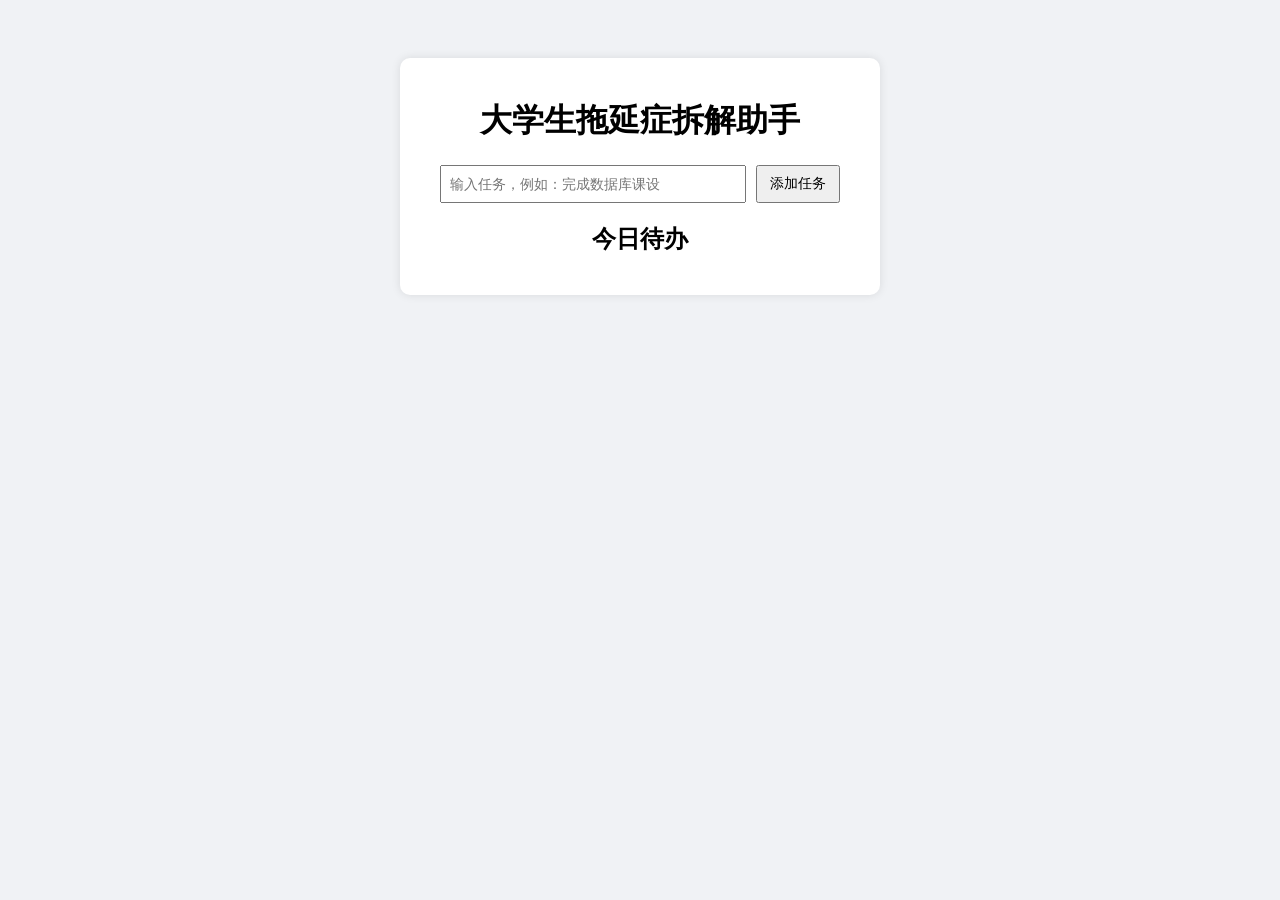
==== index.html @ 09a6fc92 "初始化项目结构" ====
<!DOCTYPE html>
<html lang="zh-CN">
<head>
    <meta charset="UTF-8">
    <title>拖延症拆解助手</title>
    <link rel="stylesheet" href="style.css">
</head>
<body>
    <div class="container">
        <h1>大学生拖延症拆解助手</h1>
        
        <!-- 输入任务 -->
        <div class="input-section">
            <input type="text" id="taskInput" placeholder="输入任务，例如：完成数据库课设">
            <button id="addTaskBtn">添加任务</button>
        </div>

        <!-- 待办列表 -->
        <div class="task-list-section">
            <h2>今日待办</h2>
            <ul id="taskList"></ul>
        </div>
    </div>

    <script src="script.js"></script>
</body>
</html>
---- style.css ----
body {
    font-family: Arial, sans-serif;
    background-color: #f0f2f5;
    display: flex;
    justify-content: center;
    padding-top: 50px;
}

.container {
    background-color: white;
    padding: 20px 40px;
    border-radius: 10px;
    box-shadow: 0 0 10px rgba(0,0,0,0.1);
    width: 400px;
}

h1, h2 {
    text-align: center;
}

.input-section {
    display: flex;
    justify-content: space-between;
    margin-bottom: 20px;
}

#taskInput {
    flex: 1;
    padding: 8px;
    font-size: 14px;
}

#addTaskBtn {
    padding: 8px 12px;
    margin-left: 10px;
    font-size: 14px;
    cursor: pointer;
}

.task-list-section ul {
    list-style: none;
    padding: 0;
}

.task-list-section li {
    padding: 8px;
    margin-bottom: 5px;
    background-color: #e2f0ff;
    border-radius: 5px;
    display: flex;
    justify-content: space-between;
    align-items: center;
}

.complete-btn {
    cursor: pointer;
    color: green;
}
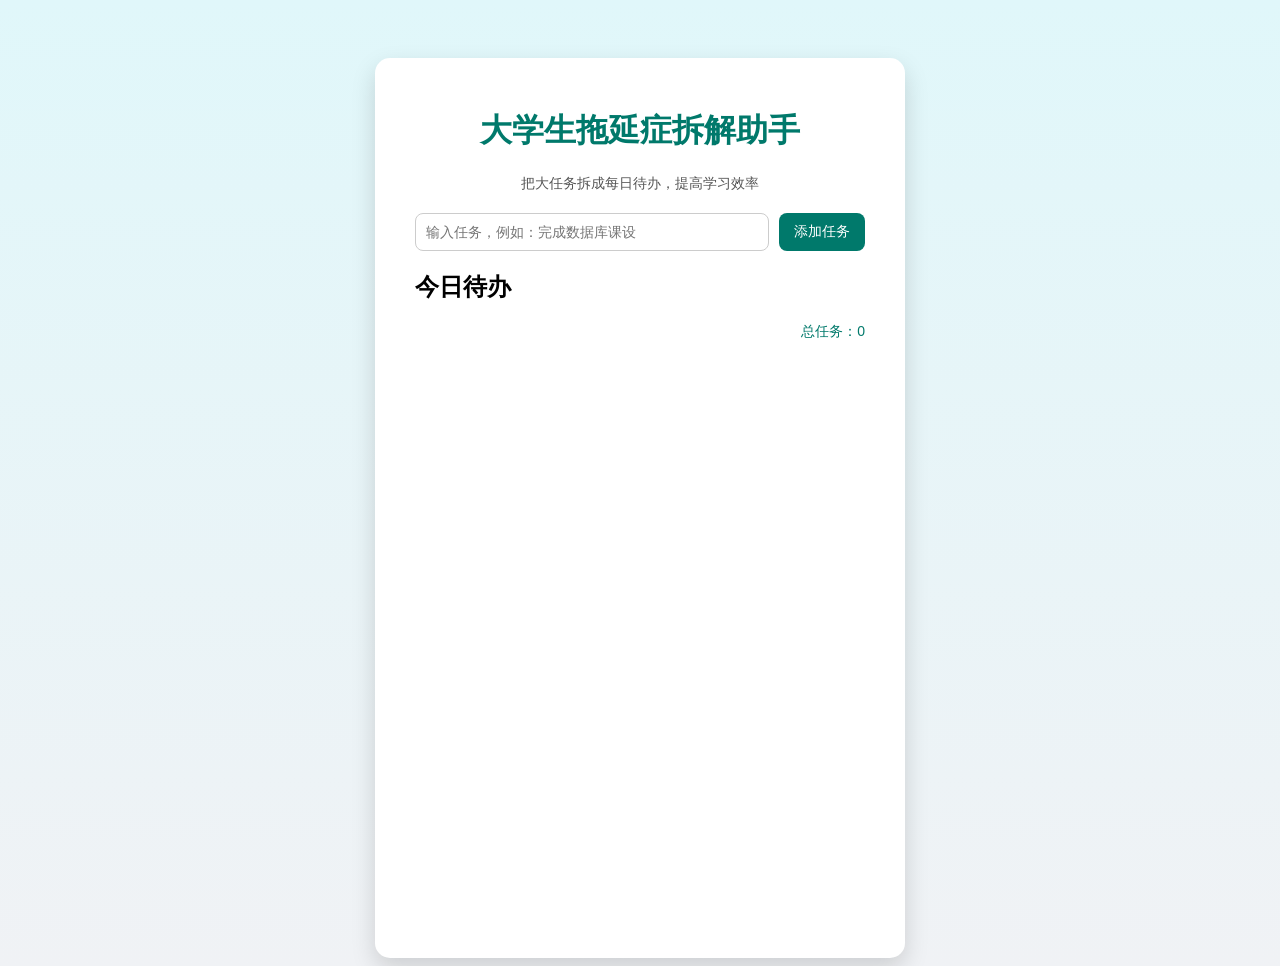
==== commit 0e00ebd3: "完成任务输入、列表显示、完成按钮和 localStorage 功能" ====
--- a/index.html
+++ b/index.html
@@ -6,22 +6,28 @@
     <link rel="stylesheet" href="style.css">
 </head>
 <body>
-    <div class="container">
-        <h1>大学生拖延症拆解助手</h1>
-        
-        <!-- 输入任务 -->
-        <div class="input-section">
-            <input type="text" id="taskInput" placeholder="输入任务，例如：完成数据库课设">
-            <button id="addTaskBtn">添加任务</button>
-        </div>
+<div class="container">
+    <h1>大学生拖延症拆解助手</h1>
+    <p class="subtitle">把大任务拆成每日待办，提高学习效率</p>
 
-        <!-- 待办列表 -->
-        <div class="task-list-section">
-            <h2>今日待办</h2>
-            <ul id="taskList"></ul>
-        </div>
+    <!-- 输入区域 -->
+    <div class="input-section">
+        <input type="text" id="taskInput" placeholder="输入任务，例如：完成数据库课设">
+        <button id="addTaskBtn">添加任务</button>
     </div>
 
-    <script src="script.js"></script>
+    <!-- 今日待办 -->
+    <div class="task-list-section">
+        <h2>今日待办</h2>
+        <ul id="taskList"></ul>
+    </div>
+
+    <!-- 任务统计 -->
+    <div class="task-summary">
+        <span id="totalTasks">总任务：0</span>
+    </div>
+</div>
+
+<script src="script.js"></script>
 </body>
 </html>
--- a/style.css
+++ b/style.css
@@ -1,58 +1,107 @@
+/* 全局样式 */
 body {
-    font-family: Arial, sans-serif;
-    background-color: #f0f2f5;
+    font-family: 'Segoe UI', Tahoma, Geneva, Verdana, sans-serif;
+    background: linear-gradient(to bottom, #e0f7fa, #f0f2f5);
     display: flex;
     justify-content: center;
     padding-top: 50px;
+    min-height: 100vh;
 }
 
+/* 主容器 */
 .container {
-    background-color: white;
-    padding: 20px 40px;
-    border-radius: 10px;
-    box-shadow: 0 0 10px rgba(0,0,0,0.1);
-    width: 400px;
+    background-color: #ffffff;
+    padding: 30px 40px;
+    border-radius: 15px;
+    box-shadow: 0 10px 25px rgba(0,0,0,0.15);
+    width: 450px;
+    max-width: 90%;
 }
 
-h1, h2 {
+/* 标题 */
+h1 {
     text-align: center;
+    color: #00796b;
 }
 
+.subtitle {
+    text-align: center;
+    font-size: 14px;
+    color: #555;
+    margin-bottom: 20px;
+}
+
+/* 输入区 */
 .input-section {
     display: flex;
-    justify-content: space-between;
+    gap: 10px;
     margin-bottom: 20px;
 }
 
 #taskInput {
     flex: 1;
-    padding: 8px;
+    padding: 10px;
     font-size: 14px;
+    border-radius: 8px;
+    border: 1px solid #ccc;
 }
 
 #addTaskBtn {
-    padding: 8px 12px;
-    margin-left: 10px;
+    padding: 10px 15px;
     font-size: 14px;
+    background-color: #00796b;
+    color: white;
+    border: none;
+    border-radius: 8px;
     cursor: pointer;
+    transition: background 0.3s;
 }
 
+#addTaskBtn:hover {
+    background-color: #004d40;
+}
+
+/* 任务列表 */
 .task-list-section ul {
     list-style: none;
     padding: 0;
 }
 
 .task-list-section li {
-    padding: 8px;
-    margin-bottom: 5px;
-    background-color: #e2f0ff;
-    border-radius: 5px;
+    padding: 12px;
+    margin-bottom: 10px;
+    background-color: #e0f2f1;
+    border-radius: 10px;
     display: flex;
     justify-content: space-between;
     align-items: center;
+    transition: all 0.3s;
 }
 
+.task-list-section li:hover {
+    background-color: #b2dfdb;
+}
+
+/* 完成按钮 */
 .complete-btn {
     cursor: pointer;
-    color: green;
+    color: white;
+    background-color: #388e3c;
+    padding: 5px 10px;
+    border-radius: 8px;
+    font-size: 12px;
+    font-weight: bold;
+    transition: background 0.3s;
+}
+
+.complete-btn:hover {
+    background-color: #1b5e20;
+}
+
+/* 任务统计 */
+.task-summary {
+    margin-top: 20px;
+    text-align: right;
+    font-size: 14px;
+    color: #00796b;
 }
